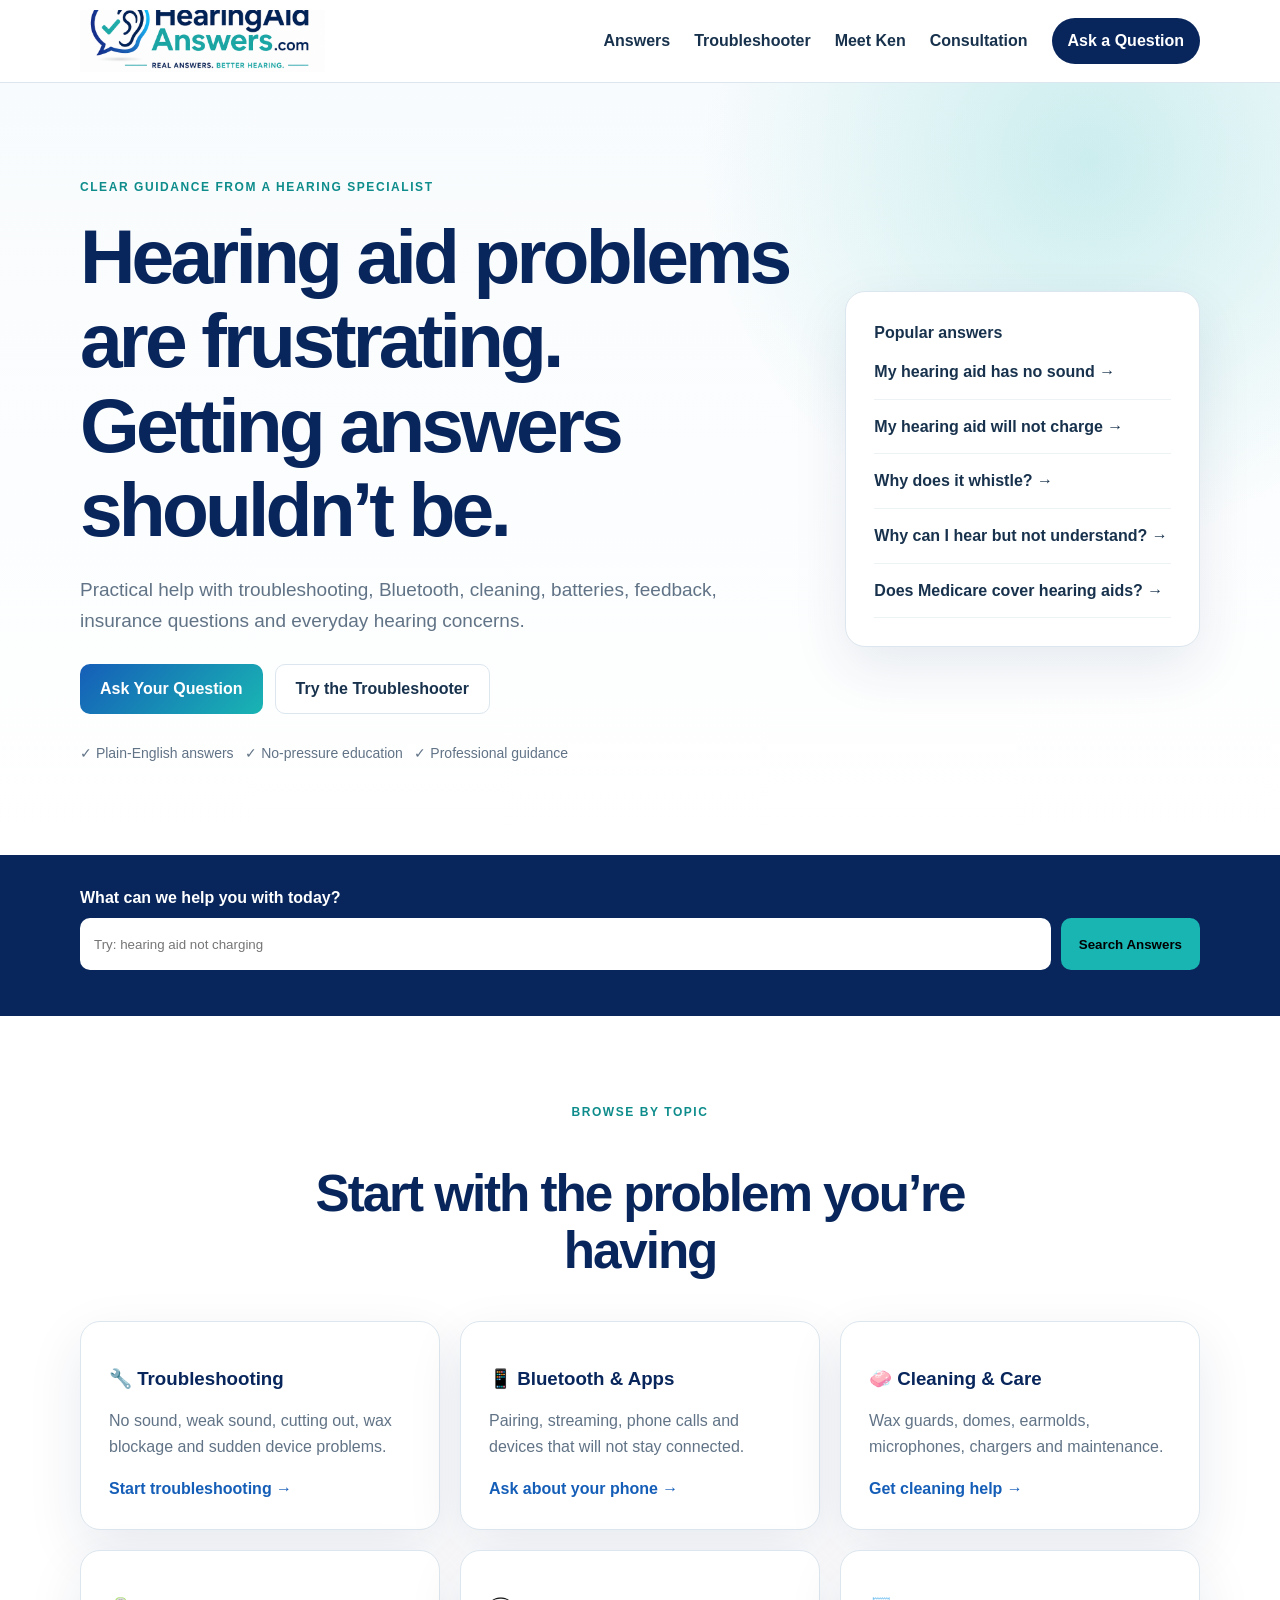
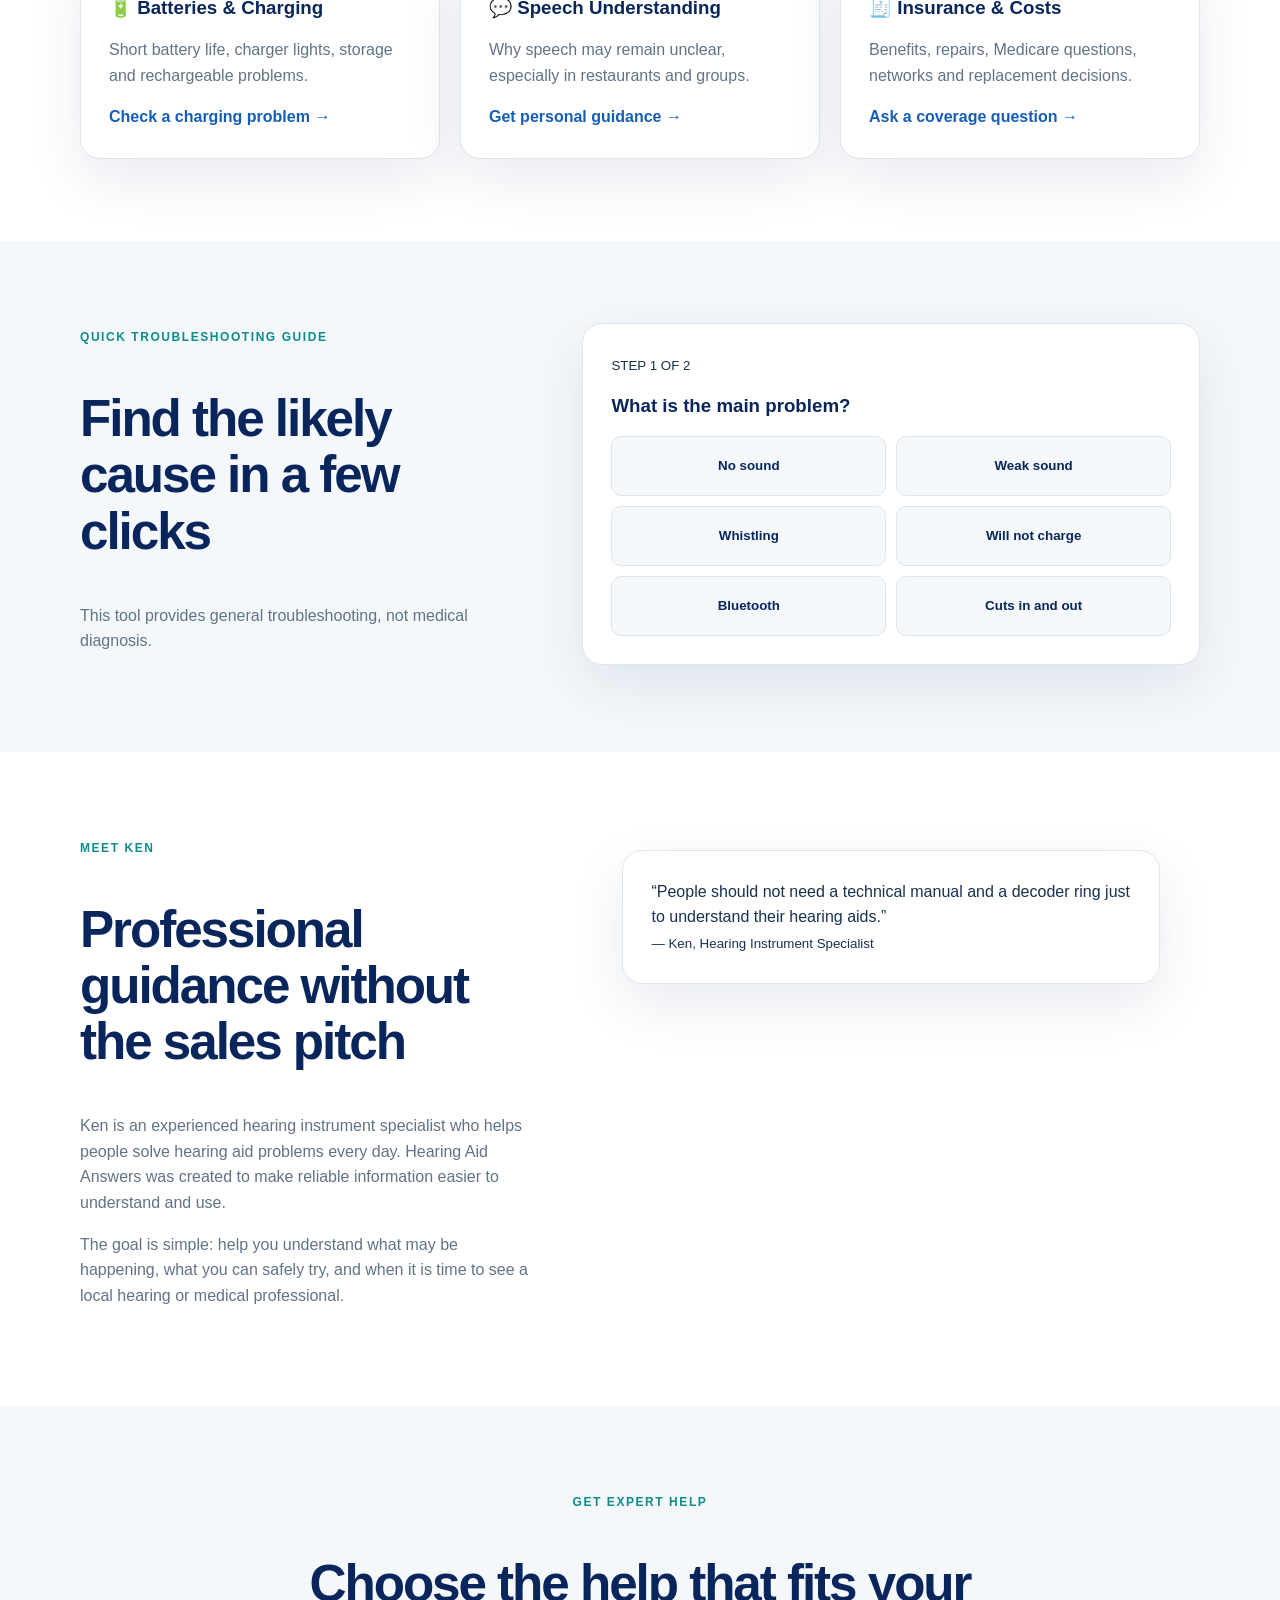
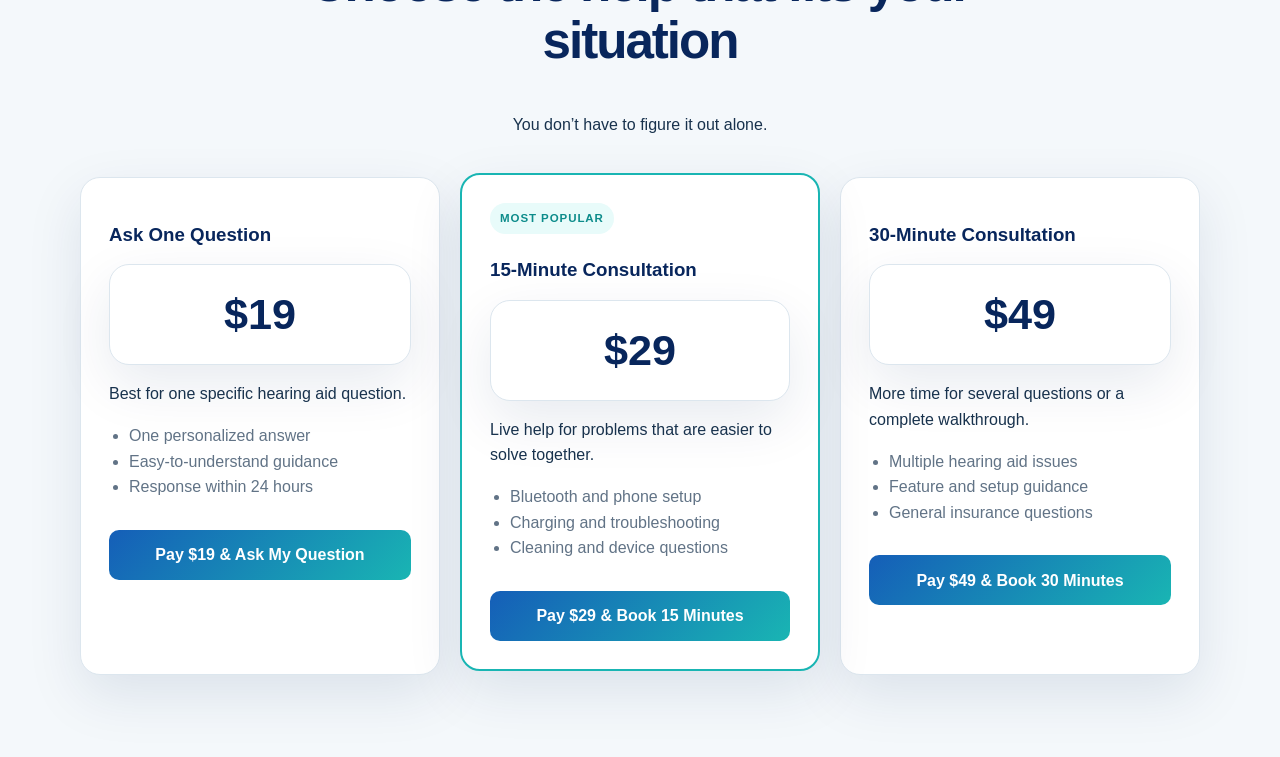
==== index.html @ 14b823b2 "Refactor help section and consultation options" ====
<!doctype html>
<html lang="en">
<head>
<meta charset="utf-8"><meta name="viewport" content="width=device-width,initial-scale=1">
<meta name="description" content="Clear, practical answers about hearing aids, troubleshooting, Bluetooth, cleaning, batteries and insurance.">
<title>Hearing Aid Answers</title>
<link rel="stylesheet" href="./styles.css?v=3">
<style>
.help-options{display:grid;grid-template-columns:repeat(3,1fr);gap:20px;margin-top:34px}.help-card{background:#fff;border:1px solid #dce6ee;border-radius:20px;padding:28px;box-shadow:0 20px 55px rgba(8,38,92,.10)}.help-card.featured{border:2px solid #19b5b3;transform:translateY(-4px)}.help-card .price{display:block;font-size:2.7rem;line-height:1;font-weight:800;color:#08265c;margin:12px 0 14px}.help-card ul{padding-left:20px;color:#617386}.help-card .btn{width:100%;margin-top:14px}.most-popular{display:inline-block;background:#e8fbfa;color:#0d8c8b;font-size:.72rem;font-weight:800;letter-spacing:.08em;padding:6px 10px;border-radius:999px;margin-bottom:8px}.question-panel{margin-top:42px;display:grid;grid-template-columns:.85fr 1.15fr;gap:42px;align-items:start}.paid-note{background:#f4f8fb;border-left:4px solid #19b5b3;padding:18px;border-radius:8px;color:#18324d}@media(max-width:850px){.help-options,.question-panel{grid-template-columns:1fr}.help-card.featured{transform:none}}
</style>
</head>
<body>
<header><div class="wrap nav"><img src="./hearing-aid-answers-logo.png" alt="Hearing Aid Answers"><button id="menu">☰</button><nav><a href="#topics">Answers</a><a href="#tool">Troubleshooter</a><a href="#about">Meet Ken</a><a href="#consult">Consultation</a><a class="pill" href="#ask">Ask a Question</a></nav></div></header>

<main>
<section class="hero"><div class="wrap grid">
<div><span class="eyebrow">Clear guidance from a hearing specialist</span><h1>Hearing aid problems are frustrating. Getting answers shouldn’t be.</h1><p class="lead">Practical help with troubleshooting, Bluetooth, cleaning, batteries, feedback, insurance questions and everyday hearing concerns.</p><div class="actions"><a class="btn primary" href="#ask">Ask Your Question</a><a class="btn" href="#tool">Try the Troubleshooter</a></div><div class="checks">✓ Plain-English answers &nbsp; ✓ No-pressure education &nbsp; ✓ Professional guidance</div></div>
<aside><b>Popular answers</b><a href="#tool">My hearing aid has no sound →</a><a href="#tool">My hearing aid will not charge →</a><a href="#topics">Why does it whistle? →</a><a href="#topics">Why can I hear but not understand? →</a><a href="#ask">Does Medicare cover hearing aids? →</a></aside>
</div></section>

<section class="search"><div class="wrap"><label>What can we help you with today?</label><div><input id="q" placeholder="Try: hearing aid not charging"><button id="searchBtn">Search Answers</button></div><p id="msg"></p></div></section>

<section id="topics" class="section"><div class="wrap"><div class="heading"><span class="eyebrow">Browse by topic</span><h2>Start with the problem you’re having</h2></div><div class="cards">
<article><h3>🔧 Troubleshooting</h3><p>No sound, weak sound, cutting out, wax blockage and sudden device problems.</p><a href="#tool">Start troubleshooting →</a></article>
<article><h3>📱 Bluetooth & Apps</h3><p>Pairing, streaming, phone calls and devices that will not stay connected.</p><a href="#ask">Ask about your phone →</a></article>
<article><h3>🧼 Cleaning & Care</h3><p>Wax guards, domes, earmolds, microphones, chargers and maintenance.</p><a href="#ask">Get cleaning help →</a></article>
<article><h3>🔋 Batteries & Charging</h3><p>Short battery life, charger lights, storage and rechargeable problems.</p><a href="#tool">Check a charging problem →</a></article>
<article><h3>💬 Speech Understanding</h3><p>Why speech may remain unclear, especially in restaurants and groups.</p><a href="#consult">Get personal guidance →</a></article>
<article><h3>🧾 Insurance & Costs</h3><p>Benefits, repairs, Medicare questions, networks and replacement decisions.</p><a href="#ask">Ask a coverage question →</a></article>
</div></div></section>

<section id="tool" class="section alt"><div class="wrap toolgrid"><div><span class="eyebrow">Quick troubleshooting guide</span><h2>Find the likely cause in a few clicks</h2><p>This tool provides general troubleshooting, not medical diagnosis.</p></div>
<div class="tool">
<div id="one"><small>STEP 1 OF 2</small><h3>What is the main problem?</h3><div class="choices"><button data-p="silent">No sound</button><button data-p="weak">Weak sound</button><button data-p="whistle">Whistling</button><button data-p="charge">Will not charge</button><button data-p="bluetooth">Bluetooth</button><button data-p="cutout">Cuts in and out</button></div></div>
<div id="two" hidden><small>STEP 2 OF 2</small><h3>One hearing aid or both?</h3><div class="choices"><button data-s="one">One hearing aid</button><button data-s="both">Both hearing aids</button></div><button class="link" id="back">← Go back</button></div>
<div id="result" hidden><small>YOUR QUICK ANSWER</small><h3 id="rt"></h3><div id="rb"></div><div class="actions"><button class="btn" id="restart">Start Over</button><a class="btn primary" href="#ask">Ask Ken</a></div></div>
</div></div></section>

<section id="about" class="section"><div class="wrap about"><div><span class="eyebrow">Meet Ken</span><h2>Professional guidance without the sales pitch</h2><p>Ken is an experienced hearing instrument specialist who helps people solve hearing aid problems every day. Hearing Aid Answers was created to make reliable information easier to understand and use.</p><p>The goal is simple: help you understand what may be happening, what you can safely try, and when it is time to see a local hearing or medical professional.</p></div><blockquote>“People should not need a technical manual and a decoder ring just to understand their hearing aids.”<br><small>— Ken, Hearing Instrument Specialist</small></blockquote></div></section>
<section id="help" class="section alt">
  <div class="wrap">

    <div class="heading">
      <span class="eyebrow">Get Expert Help</span>
      <h2>Choose the help that fits your situation</h2>
      <p>You don’t have to figure it out alone.</p>
    </div>

    <div class="help-options">

      <article class="help-card">
        <h3>Ask One Question</h3>
        <span class="price">$19</span>
        <p>Best for one specific hearing aid question.</p>
        <ul>
          <li>One personalized answer</li>
          <li>Easy-to-understand guidance</li>
          <li>Response within 24 hours</li>
        </ul>
        <a class="btn primary"
           href="https://buy.stripe.com/eVq9AScin8Th2Yv7lEcQU00"
           target="_blank"
           rel="noopener">
          Pay $19 &amp; Ask My Question
        </a>
      </article>

      <article class="help-card featured">
        <span class="most-popular">MOST POPULAR</span>
        <h3>15-Minute Consultation</h3>
        <span class="price">$29</span>
        <p>Live help for problems that are easier to solve together.</p>
        <ul>
          <li>Bluetooth and phone setup</li>
          <li>Charging and troubleshooting</li>
          <li>Cleaning and device questions</li>
        </ul>
        <a class="btn primary"
           href="https://buy.stripe.com/fZueVc6Y37Pd42zeO6cQU01"
           target="_blank"
           rel="noopener">
          Pay $29 &amp; Book 15 Minutes
        </a>
      </article>

      <article class="help-card">
        <h3>30-Minute Consultation</h3>
        <span class="price">$49</span>
        <p>More time for several questions or a complete walkthrough.</p>
        <ul>
          <li>Multiple hearing aid issues</li>
          <li>Feature and setup guidance</li>
          <li>General insurance questions</li>
        </ul>
        <a class="btn primary"
           href="#"
           target="_blank"
           rel="noopener">
          Pay $49 &amp; Book 30 Minutes
        </a>
      </article>

    </div>

  </div>
</section>
</body></html>
---- styles.css ----
*{box-sizing:border-box}html{scroll-behavior:smooth}body{margin:0;font:16px/1.6 Arial,sans-serif;color:#18324d}a{color:inherit}.wrap{width:min(1120px,calc(100% - 36px));margin:auto}header{position:sticky;top:0;background:#fffffff2;border-bottom:1px solid #dce6ee;z-index:5}.nav{min-height:82px;display:flex;align-items:center;justify-content:space-between}.nav img{width:245px;height:62px;object-fit:cover;object-position:left}.nav nav{display:flex;gap:24px;align-items:center}.nav a{text-decoration:none;font-weight:700}.pill{background:#08265c;color:white;padding:10px 16px;border-radius:30px}#menu{display:none;border:0;background:none;font-size:24px}.hero{padding:90px 0;background:radial-gradient(circle at 85% 10%,#19b5b333,transparent 30%),linear-gradient(#f8fbfd,#fff)}.grid{display:grid;grid-template-columns:1.4fr .7fr;gap:56px;align-items:center}.eyebrow{color:#0d8c8b;text-transform:uppercase;letter-spacing:.13em;font-weight:800;font-size:12px}.light{color:#baf1ef}h1,h2,h3{color:#08265c;line-height:1.1}h1{font-size:clamp(48px,6vw,82px);letter-spacing:-.05em;margin:15px 0 24px}h2{font-size:clamp(34px,4vw,52px);letter-spacing:-.04em}.lead{font-size:19px;color:#617386}.actions{display:flex;gap:12px;flex-wrap:wrap;margin:28px 0}.btn{display:inline-flex;min-height:50px;padding:0 20px;align-items:center;justify-content:center;border:1px solid #dce6ee;border-radius:10px;background:white;text-decoration:none;font-weight:800;cursor:pointer}.primary{background:linear-gradient(135deg,#155eb8,#19b5b3);color:white;border:0}.checks{color:#617386;font-size:14px}.hero aside,.tool,form,blockquote,.cards article,.price{background:white;border:1px solid #dce6ee;border-radius:20px;padding:28px;box-shadow:0 20px 55px #08265c18}.hero aside{display:flex;flex-direction:column}.hero aside a{padding:14px 0;border-bottom:1px solid #edf2f5;text-decoration:none;font-weight:700}.search{background:#08265c;color:white;padding:30px 0}.search label{display:block;font-weight:800;margin-bottom:8px}.search div div{display:grid;grid-template-columns:1fr auto;gap:10px}.search input{min-height:52px;border:0;border-radius:10px;padding:0 14px}.search button{border:0;border-radius:10px;padding:0 18px;background:#19b5b3;font-weight:800}.section{padding:82px 0}.alt{background:#f4f8fb}.heading{text-align:center;max-width:700px;margin:0 auto 40px}.cards{display:grid;grid-template-columns:repeat(3,1fr);gap:20px}.cards article p,.about p,.toolgrid>div p,.ask p{color:#617386}.cards article a{color:#155eb8;font-weight:800;text-decoration:none}.toolgrid,.about,.consultgrid,.ask{display:grid;grid-template-columns:.85fr 1.15fr;gap:46px;align-items:start}.choices{display:grid;grid-template-columns:repeat(2,1fr);gap:10px}.choices button{min-height:60px;border:1px solid #dce6ee;border-radius:10px;background:#f4f8fb;font-weight:800;color:#08265c}.link{border:0;background:none;color:#155eb8;font-weight:800;margin-top:15px}.consult{background:linear-gradient(135deg,#071f4d,#0c4c88 68%,#128d8e);color:white}.consult h2{color:white}.price{text-align:center;color:#18324d}.price strong{display:block;font-size:56px;color:#08265c}.price .btn{width:100%}.ask form label{display:block;font-weight:800;margin-bottom:14px}.ask input,.ask textarea{width:100%;padding:12px;margin-top:6px;border:1px solid #dce6ee;border-radius:9px}.notice{background:#fff5dd;padding:24px 0;color:#6b511e}footer{background:#061c43;color:white;padding:34px 0}.foot{display:flex;justify-content:space-between;gap:20px}@media(max-width:850px){#menu{display:block}.nav nav{display:none;position:absolute;top:72px;left:18px;right:18px;background:white;padding:20px;border:1px solid #dce6ee;border-radius:14px;flex-direction:column}.nav nav.open{display:flex}.grid,.toolgrid,.about,.consultgrid,.ask{grid-template-columns:1fr}.cards{grid-template-columns:repeat(2,1fr)}}@media(max-width:560px){.nav img{width:190px;height:52px}.hero{padding:58px 0}.section{padding:60px 0}.cards,.choices,.search div div{grid-template-columns:1fr}.foot{flex-direction:column}}
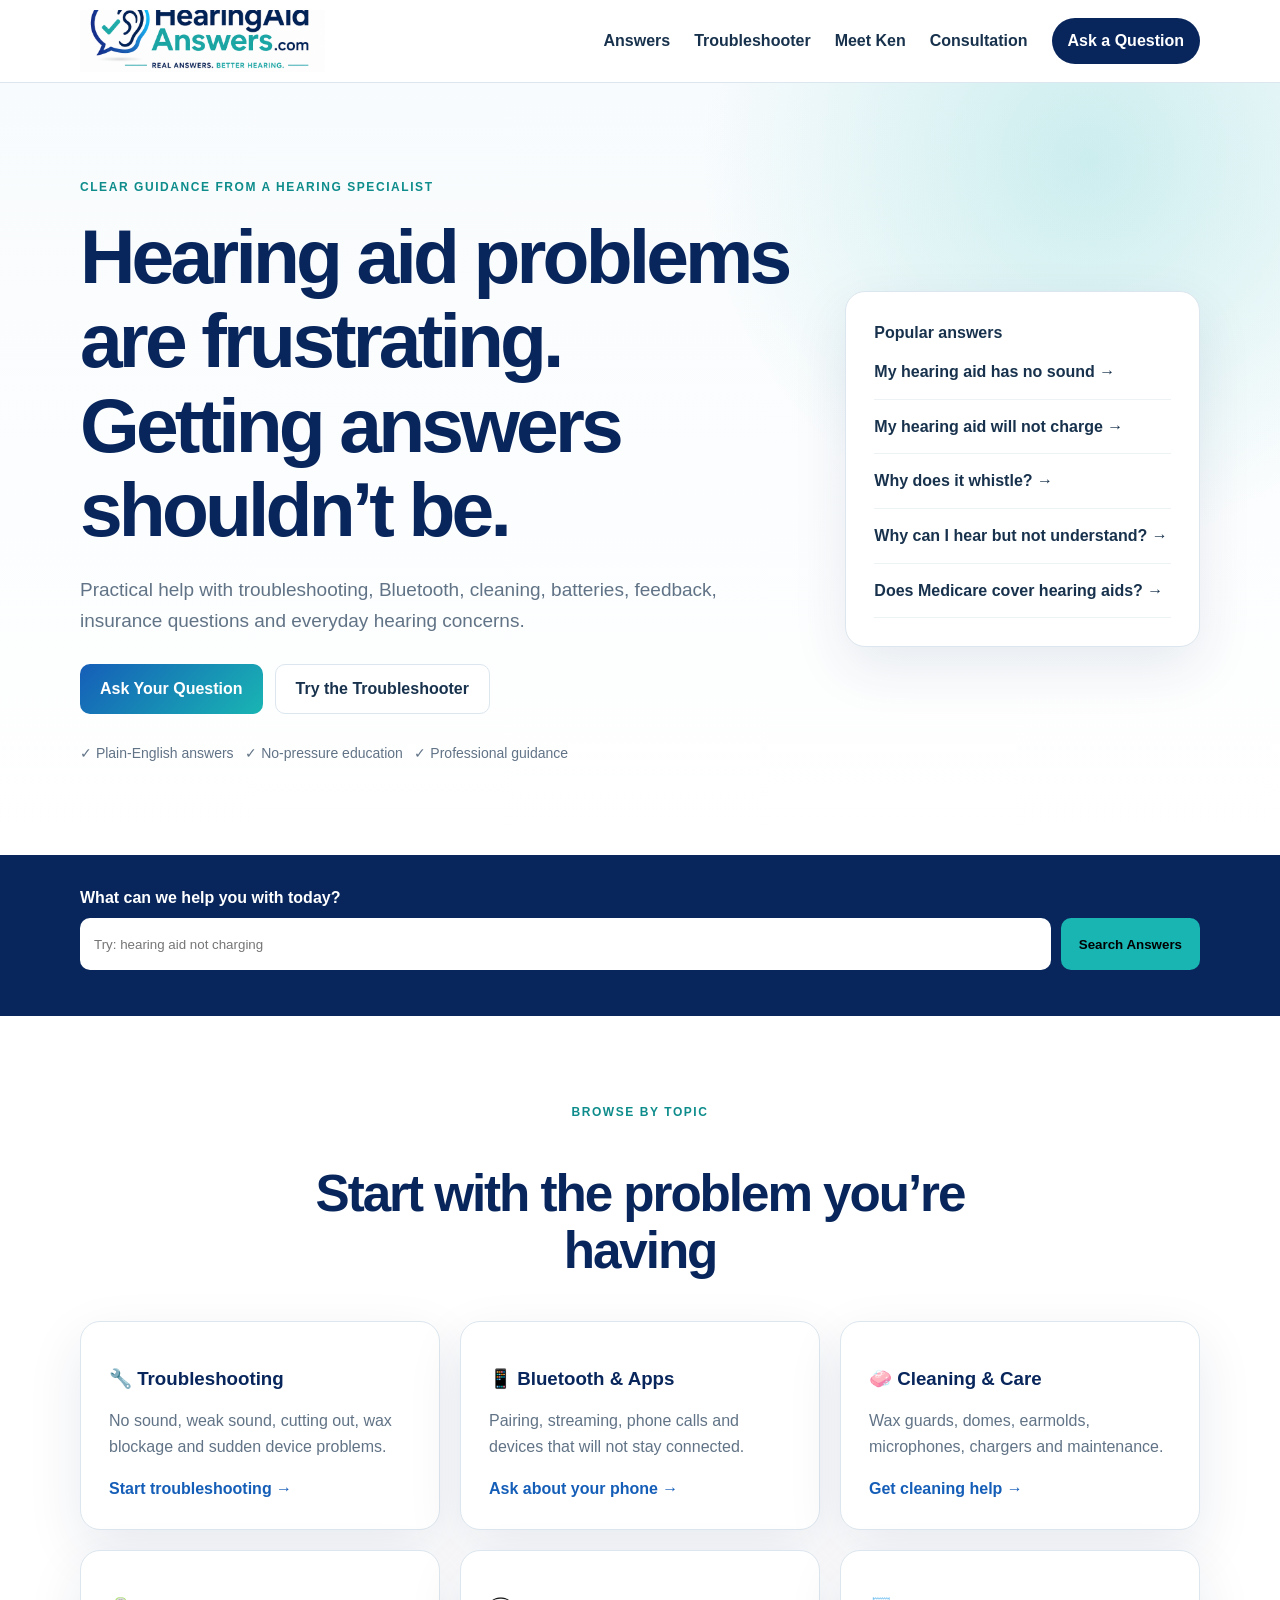
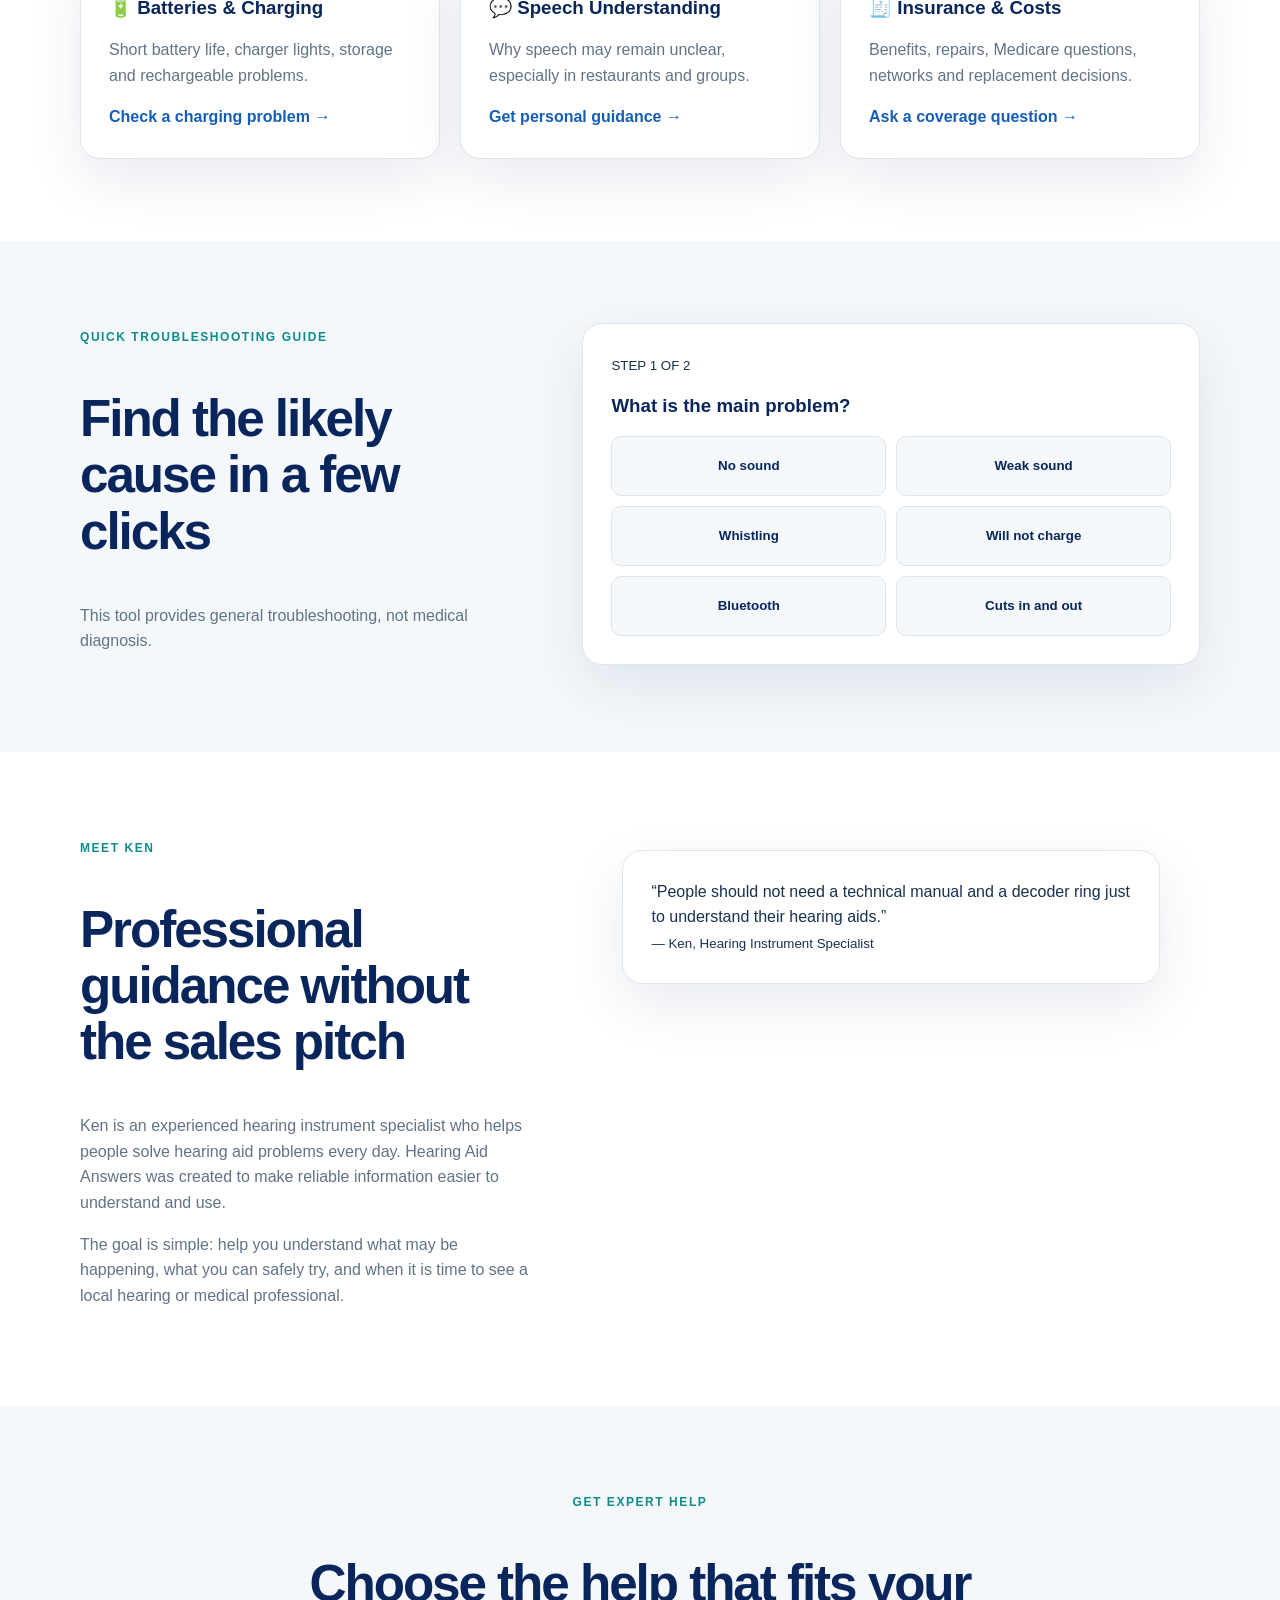
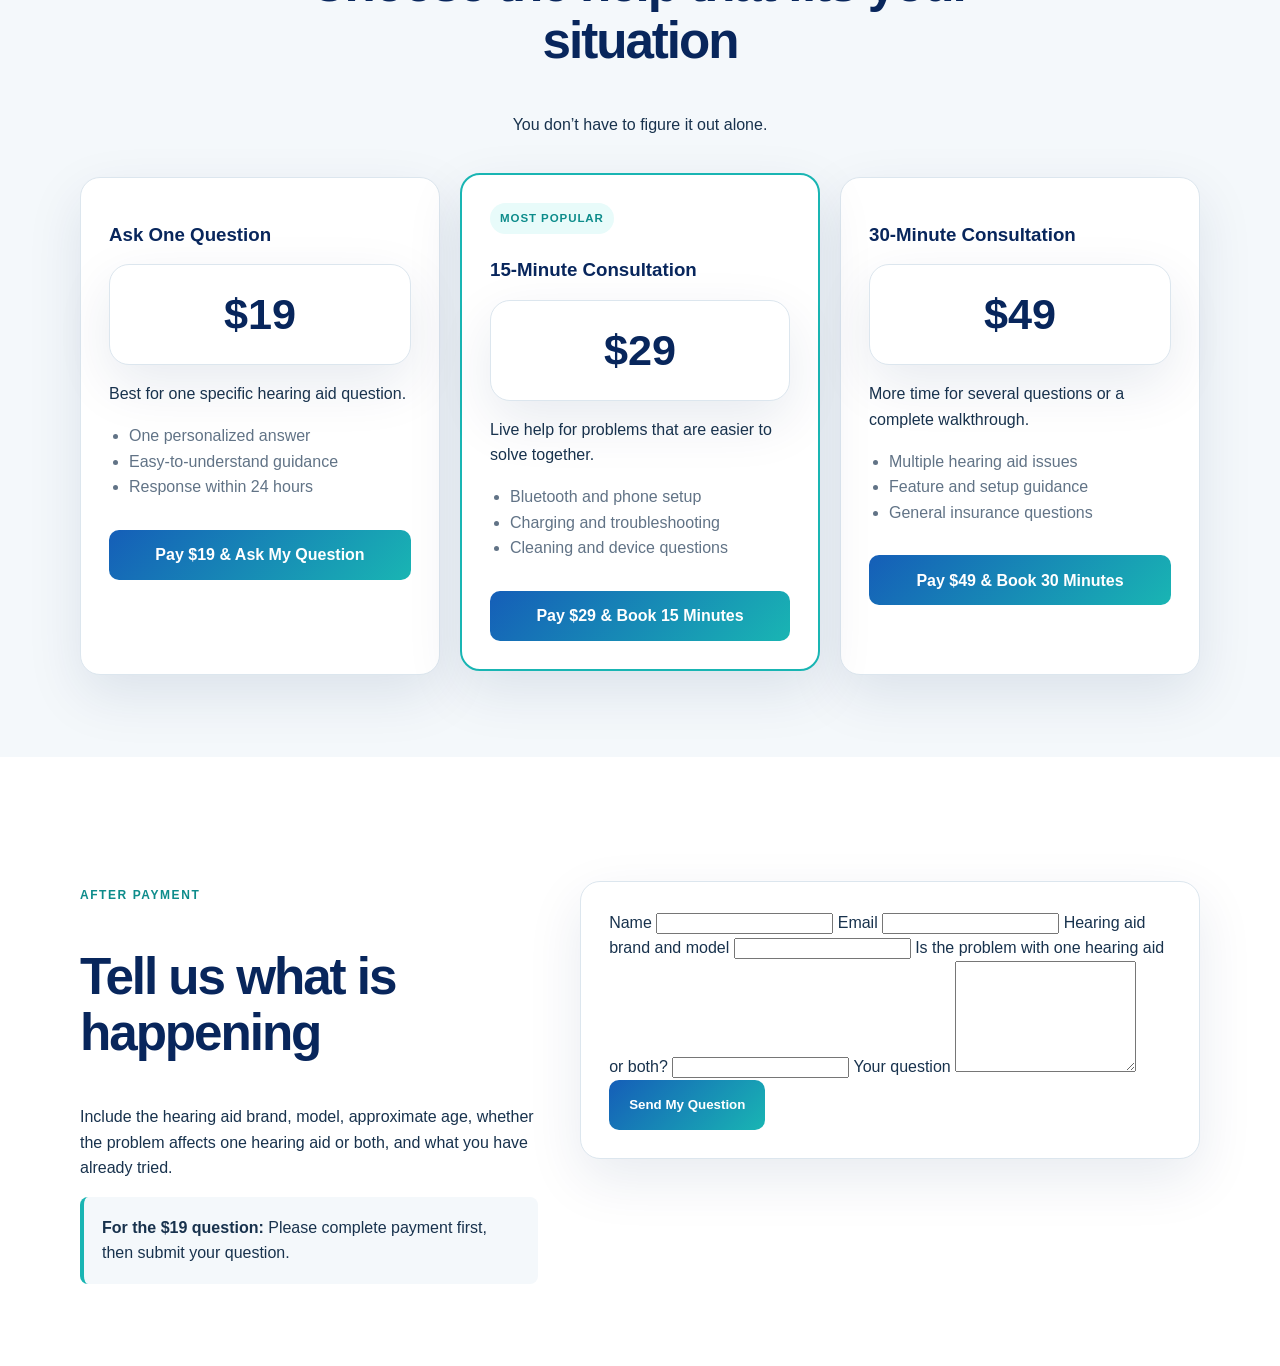
==== commit 240501ef: "Add question form section to index.html" ====
--- a/index.html
+++ b/index.html
@@ -93,7 +93,7 @@
           <li>General insurance questions</li>
         </ul>
         <a class="btn primary"
-           href="#"
+          href="https://buy.stripe.com/cNibJ05TZ9XlgPlaxQcQU02"
            target="_blank"
            rel="noopener">
           Pay $49 &amp; Book 30 Minutes
@@ -103,5 +103,58 @@
     </div>
 
   </div>
+</section><section id="question-form" class="section">
+  <div class="wrap question-panel">
+
+    <div>
+      <span class="eyebrow">After Payment</span>
+      <h2>Tell us what is happening</h2>
+
+      <p>
+        Include the hearing aid brand, model, approximate age,
+        whether the problem affects one hearing aid or both,
+        and what you have already tried.
+      </p>
+
+      <div class="paid-note">
+        <strong>For the $19 question:</strong>
+        Please complete payment first, then submit your question.
+      </div>
+    </div>
+
+    <form action="https://formspree.io/f/xojgdlvq" method="POST">
+
+      <label>
+        Name
+        <input type="text" name="name" required>
+      </label>
+
+      <label>
+        Email
+        <input type="email" name="email" required>
+      </label>
+
+      <label>
+        Hearing aid brand and model
+        <input type="text" name="device">
+      </label>
+
+      <label>
+        Is the problem with one hearing aid or both?
+        <input type="text" name="side">
+      </label>
+
+      <label>
+        Your question
+        <textarea name="question" rows="7" required></textarea>
+      </label>
+
+      <button class="btn primary" type="submit">
+        Send My Question
+      </button>
+
+    </form>
+
+  </div>
 </section>
 </body></html>
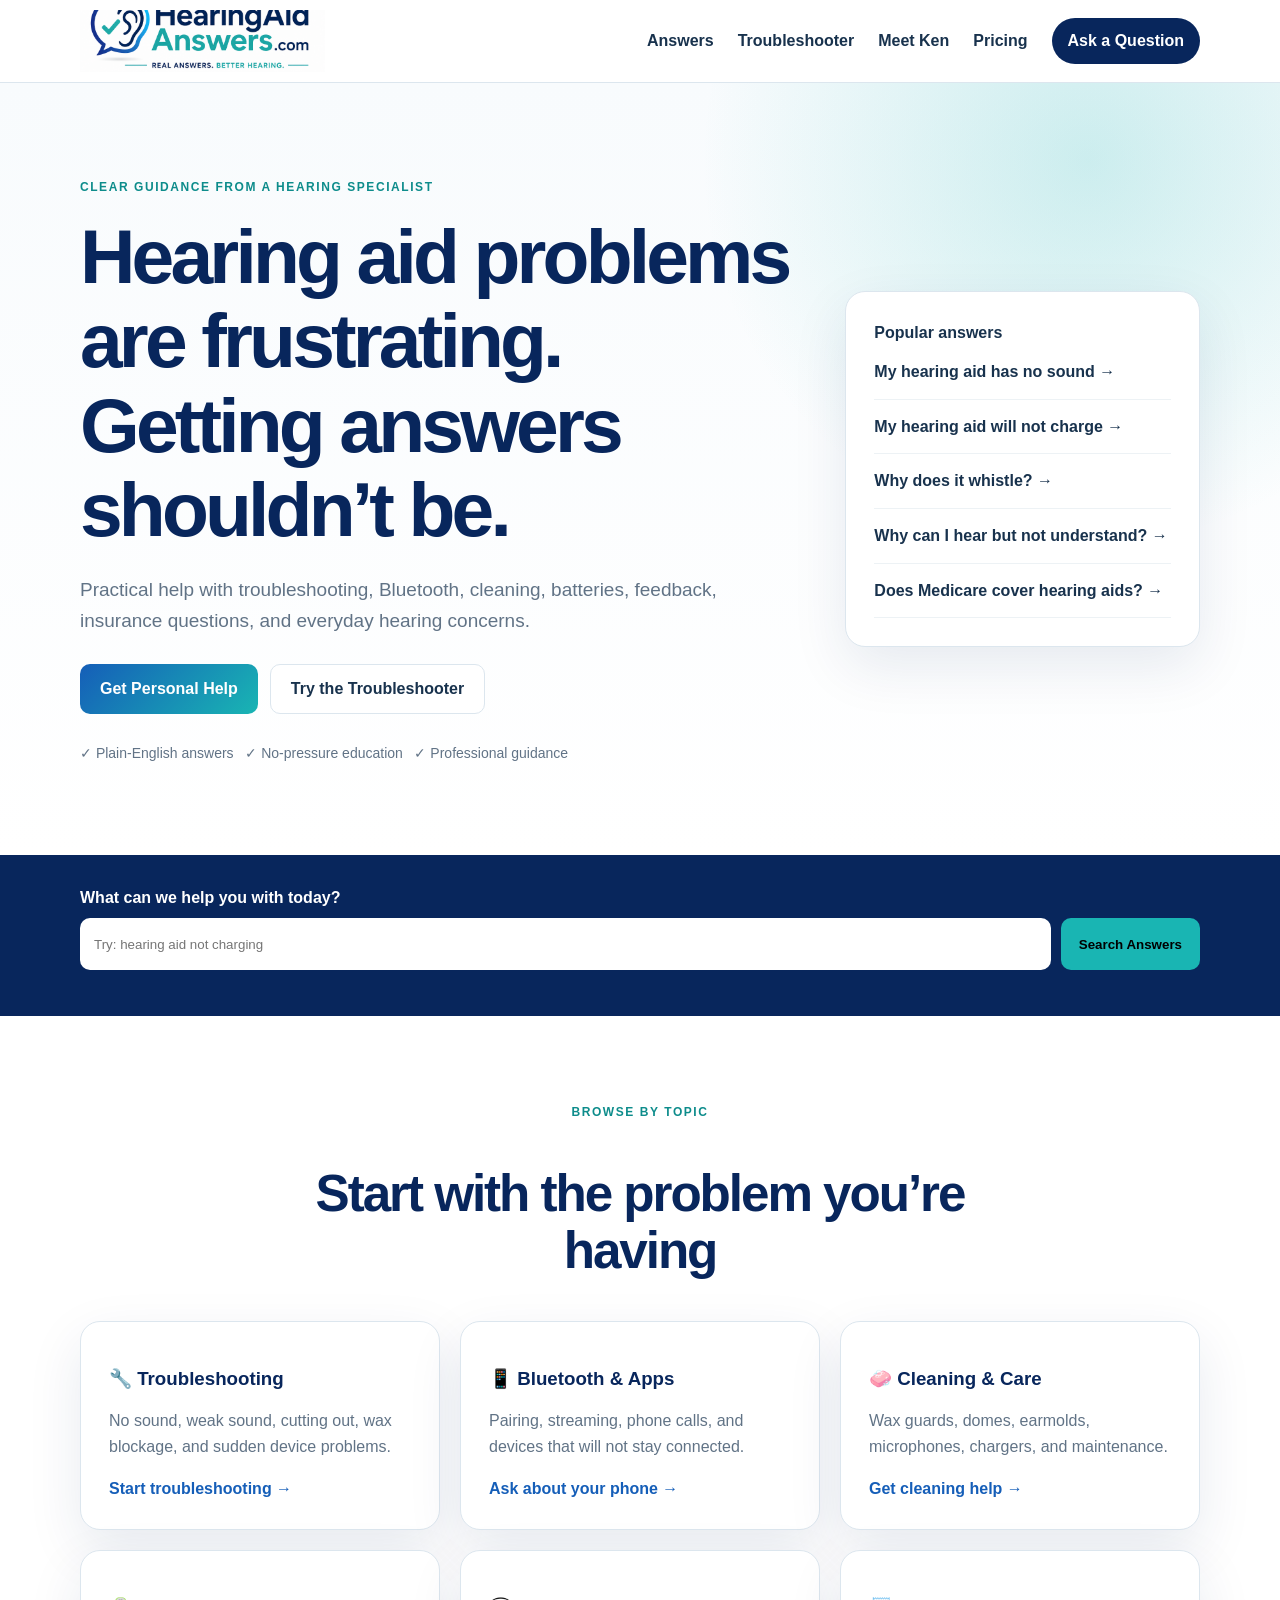
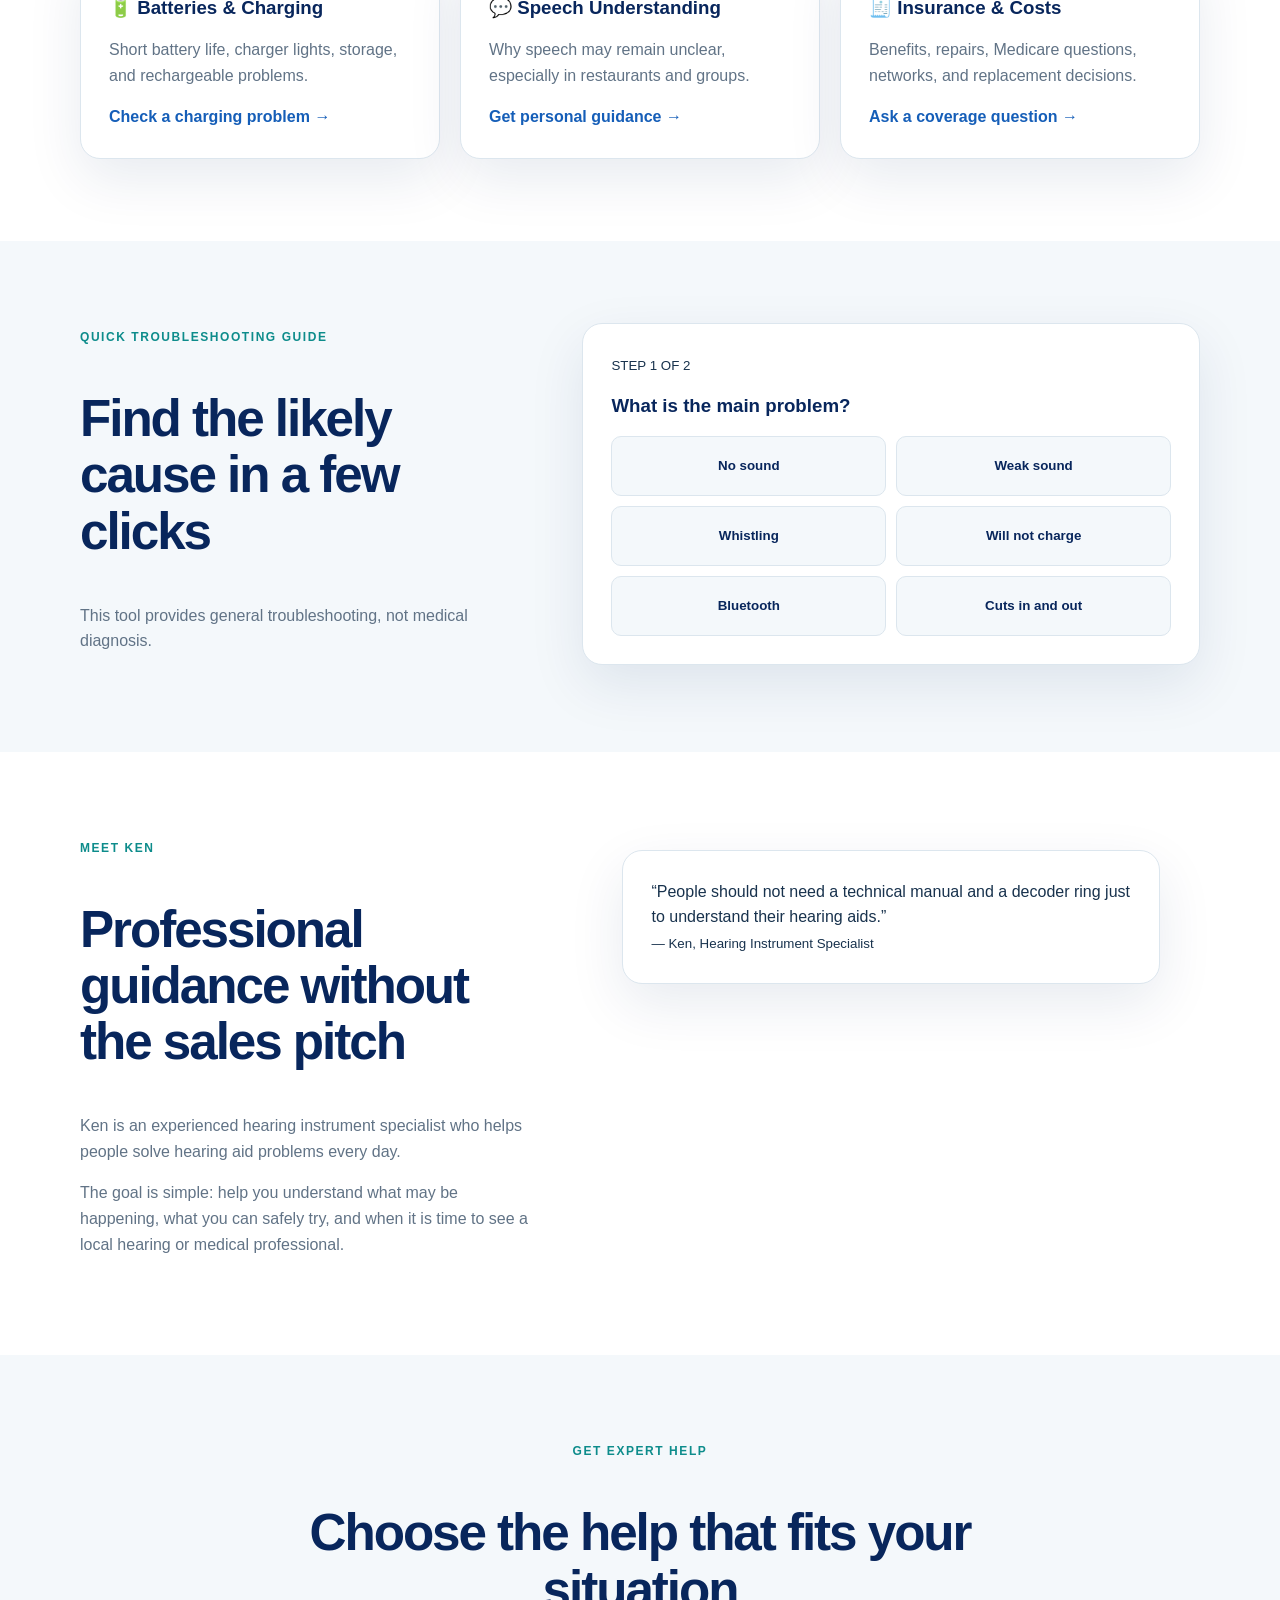
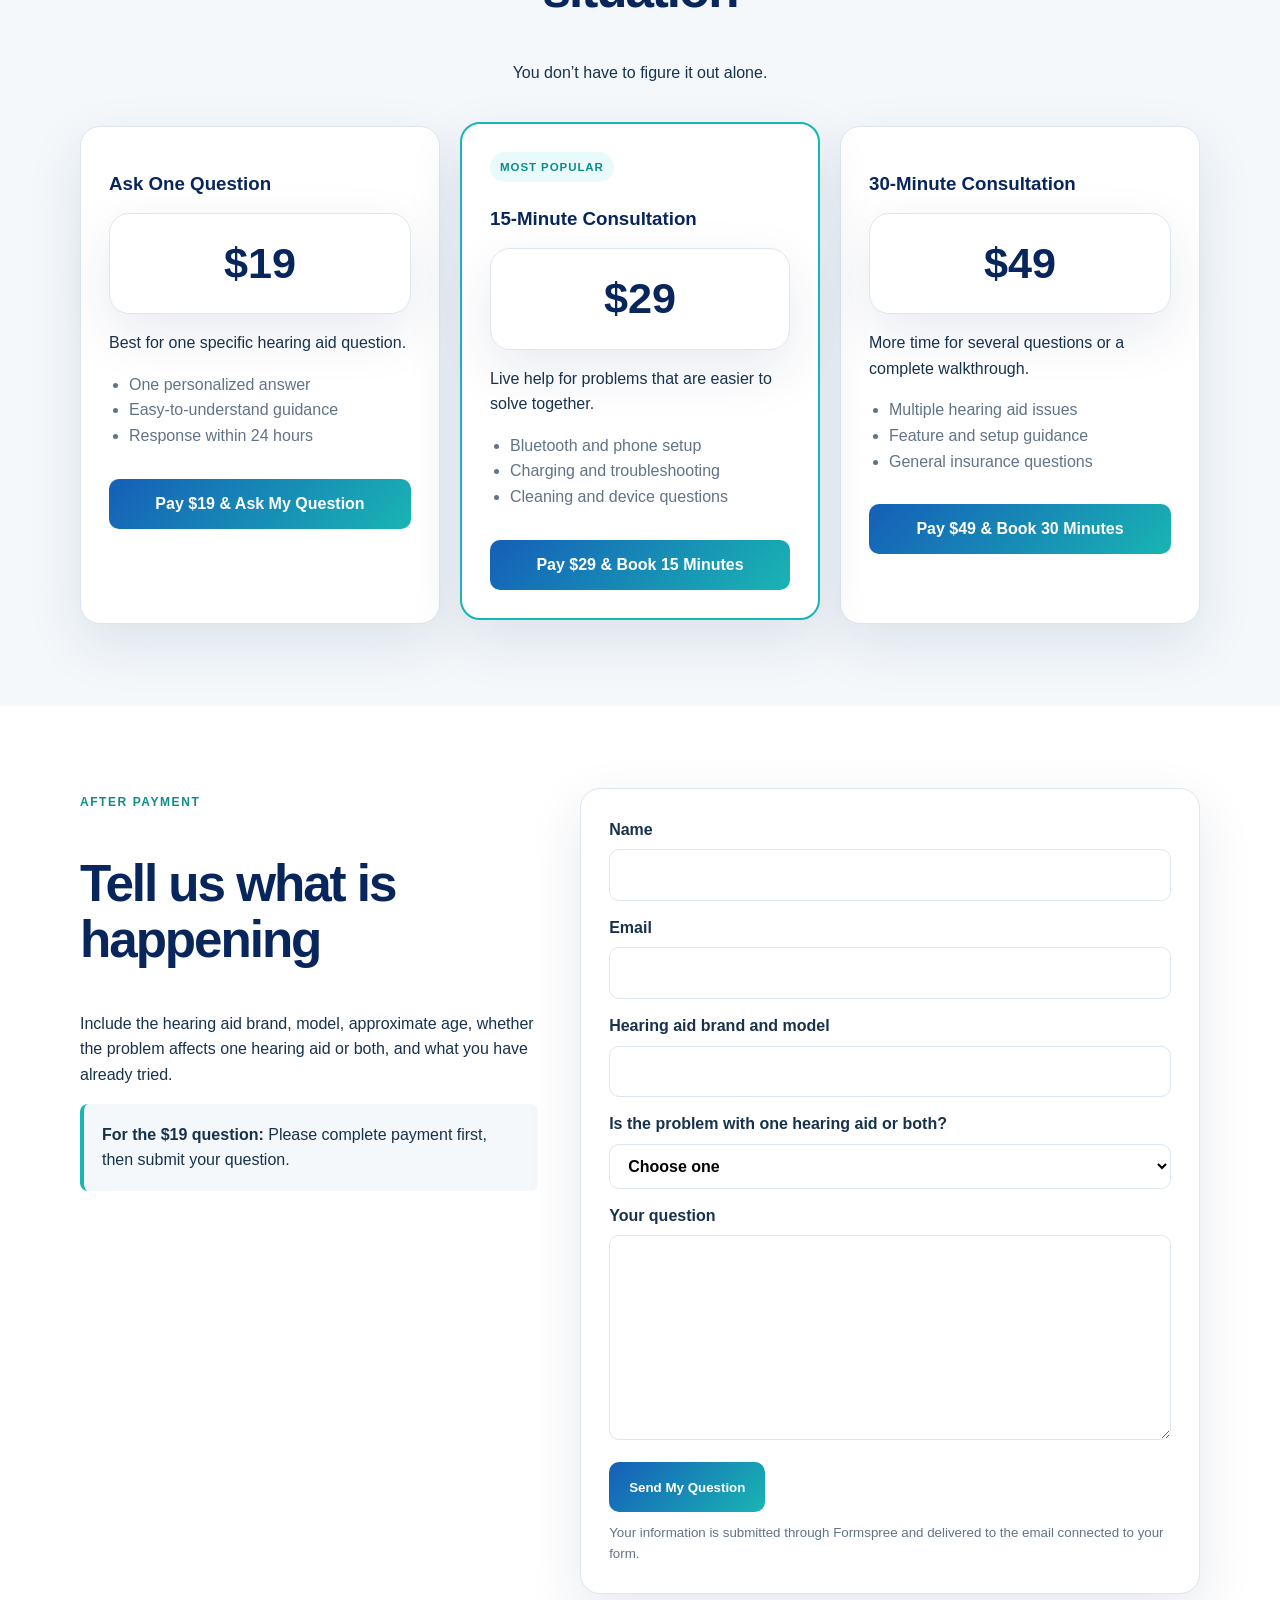
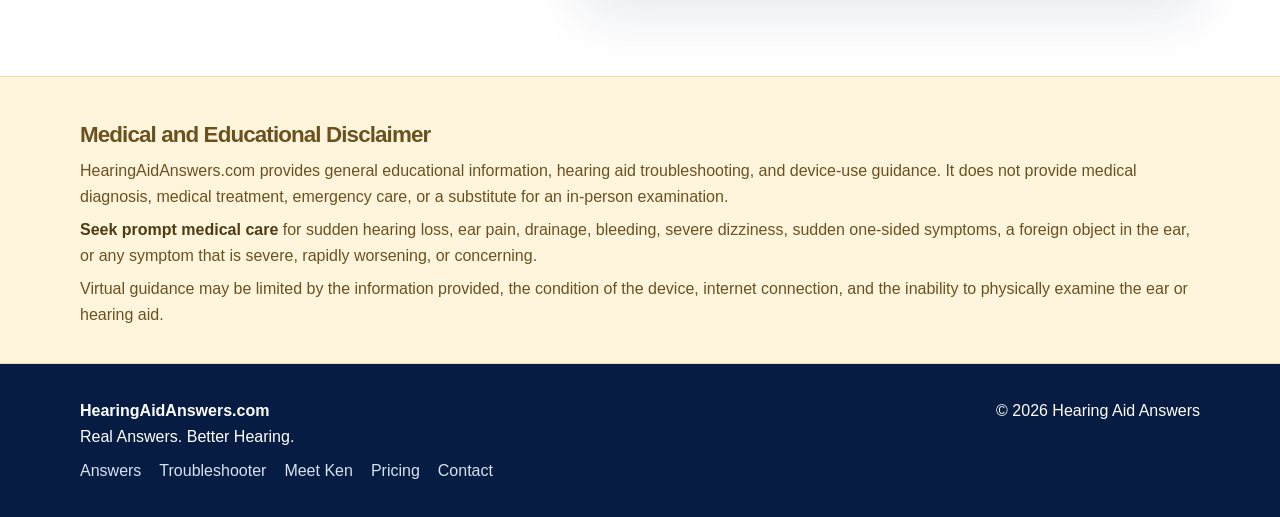
==== commit 2df1817b: "Replace site with clean complete version" ====
--- a/index.html
+++ b/index.html
@@ -1,42 +1,359 @@
 <!doctype html>
 <html lang="en">
 <head>
-<meta charset="utf-8"><meta name="viewport" content="width=device-width,initial-scale=1">
-<meta name="description" content="Clear, practical answers about hearing aids, troubleshooting, Bluetooth, cleaning, batteries and insurance.">
-<title>Hearing Aid Answers</title>
-<link rel="stylesheet" href="./styles.css?v=3">
-<style>
-.help-options{display:grid;grid-template-columns:repeat(3,1fr);gap:20px;margin-top:34px}.help-card{background:#fff;border:1px solid #dce6ee;border-radius:20px;padding:28px;box-shadow:0 20px 55px rgba(8,38,92,.10)}.help-card.featured{border:2px solid #19b5b3;transform:translateY(-4px)}.help-card .price{display:block;font-size:2.7rem;line-height:1;font-weight:800;color:#08265c;margin:12px 0 14px}.help-card ul{padding-left:20px;color:#617386}.help-card .btn{width:100%;margin-top:14px}.most-popular{display:inline-block;background:#e8fbfa;color:#0d8c8b;font-size:.72rem;font-weight:800;letter-spacing:.08em;padding:6px 10px;border-radius:999px;margin-bottom:8px}.question-panel{margin-top:42px;display:grid;grid-template-columns:.85fr 1.15fr;gap:42px;align-items:start}.paid-note{background:#f4f8fb;border-left:4px solid #19b5b3;padding:18px;border-radius:8px;color:#18324d}@media(max-width:850px){.help-options,.question-panel{grid-template-columns:1fr}.help-card.featured{transform:none}}
-</style>
+  <meta charset="utf-8">
+  <meta name="viewport" content="width=device-width, initial-scale=1">
+  <meta name="description" content="Clear, practical answers about hearing aids, troubleshooting, Bluetooth, cleaning, batteries, insurance, and virtual hearing aid support.">
+  <title>Hearing Aid Answers</title>
+
+  <link rel="stylesheet" href="./styles.css?v=4">
+
+  <style>
+    .help-options {
+      display: grid;
+      grid-template-columns: repeat(3, 1fr);
+      gap: 20px;
+      margin-top: 34px;
+    }
+
+    .help-card {
+      background: #fff;
+      border: 1px solid #dce6ee;
+      border-radius: 20px;
+      padding: 28px;
+      box-shadow: 0 20px 55px rgba(8,38,92,.10);
+    }
+
+    .help-card.featured {
+      border: 2px solid #19b5b3;
+      transform: translateY(-4px);
+    }
+
+    .help-card .price {
+      display: block;
+      font-size: 2.7rem;
+      line-height: 1;
+      font-weight: 800;
+      color: #08265c;
+      margin: 12px 0 14px;
+    }
+
+    .help-card ul {
+      padding-left: 20px;
+      color: #617386;
+    }
+
+    .help-card .btn {
+      width: 100%;
+      margin-top: 14px;
+    }
+
+    .most-popular {
+      display: inline-block;
+      background: #e8fbfa;
+      color: #0d8c8b;
+      font-size: .72rem;
+      font-weight: 800;
+      letter-spacing: .08em;
+      padding: 6px 10px;
+      border-radius: 999px;
+      margin-bottom: 8px;
+    }
+
+    .question-panel {
+      display: grid;
+      grid-template-columns: .85fr 1.15fr;
+      gap: 42px;
+      align-items: start;
+    }
+
+    .question-panel form {
+      background: #fff;
+      border: 1px solid #dce6ee;
+      border-radius: 20px;
+      padding: 28px;
+      box-shadow: 0 20px 55px rgba(8,38,92,.10);
+    }
+
+    .question-panel form label {
+      display: block;
+      font-weight: 800;
+      margin-bottom: 14px;
+    }
+
+    .question-panel input,
+    .question-panel textarea,
+    .question-panel select {
+      width: 100%;
+      margin-top: 7px;
+      padding: 12px 14px;
+      border: 1px solid #dce6ee;
+      border-radius: 10px;
+      font: inherit;
+      background: #fff;
+    }
+
+    .question-panel small {
+      display: block;
+      color: #617386;
+      margin-top: 10px;
+    }
+
+    .paid-note {
+      background: #f4f8fb;
+      border-left: 4px solid #19b5b3;
+      padding: 18px;
+      border-radius: 8px;
+      color: #18324d;
+    }
+
+    .waiver {
+      background: #fff5dd;
+      color: #6b511e;
+      padding: 28px 0;
+      border-top: 1px solid #f0dfaa;
+      border-bottom: 1px solid #f0dfaa;
+    }
+
+    .waiver h2 {
+      color: #6b511e;
+      font-size: 1.4rem;
+      margin-bottom: 10px;
+    }
+
+    .waiver p {
+      margin: 8px 0;
+    }
+
+    .waiver strong {
+      color: #4f3b12;
+    }
+
+    .footer-links {
+      display: flex;
+      gap: 18px;
+      flex-wrap: wrap;
+      margin-top: 8px;
+    }
+
+    .footer-links a {
+      color: #d6e2ed;
+      text-decoration: none;
+    }
+
+    @media (max-width: 850px) {
+      .help-options,
+      .question-panel {
+        grid-template-columns: 1fr;
+      }
+
+      .help-card.featured {
+        transform: none;
+      }
+    }
+  </style>
 </head>
+
 <body>
-<header><div class="wrap nav"><img src="./hearing-aid-answers-logo.png" alt="Hearing Aid Answers"><button id="menu">☰</button><nav><a href="#topics">Answers</a><a href="#tool">Troubleshooter</a><a href="#about">Meet Ken</a><a href="#consult">Consultation</a><a class="pill" href="#ask">Ask a Question</a></nav></div></header>
+
+<header>
+  <div class="wrap nav">
+    <img src="./hearing-aid-answers-logo.png" alt="Hearing Aid Answers">
+
+    <button id="menu" aria-label="Open navigation">☰</button>
+
+    <nav>
+      <a href="#topics">Answers</a>
+      <a href="#tool">Troubleshooter</a>
+      <a href="#about">Meet Ken</a>
+      <a href="#help">Pricing</a>
+      <a class="pill" href="#question-form">Ask a Question</a>
+    </nav>
+  </div>
+</header>
 
 <main>
-<section class="hero"><div class="wrap grid">
-<div><span class="eyebrow">Clear guidance from a hearing specialist</span><h1>Hearing aid problems are frustrating. Getting answers shouldn’t be.</h1><p class="lead">Practical help with troubleshooting, Bluetooth, cleaning, batteries, feedback, insurance questions and everyday hearing concerns.</p><div class="actions"><a class="btn primary" href="#ask">Ask Your Question</a><a class="btn" href="#tool">Try the Troubleshooter</a></div><div class="checks">✓ Plain-English answers &nbsp; ✓ No-pressure education &nbsp; ✓ Professional guidance</div></div>
-<aside><b>Popular answers</b><a href="#tool">My hearing aid has no sound →</a><a href="#tool">My hearing aid will not charge →</a><a href="#topics">Why does it whistle? →</a><a href="#topics">Why can I hear but not understand? →</a><a href="#ask">Does Medicare cover hearing aids? →</a></aside>
-</div></section>
-
-<section class="search"><div class="wrap"><label>What can we help you with today?</label><div><input id="q" placeholder="Try: hearing aid not charging"><button id="searchBtn">Search Answers</button></div><p id="msg"></p></div></section>
-
-<section id="topics" class="section"><div class="wrap"><div class="heading"><span class="eyebrow">Browse by topic</span><h2>Start with the problem you’re having</h2></div><div class="cards">
-<article><h3>🔧 Troubleshooting</h3><p>No sound, weak sound, cutting out, wax blockage and sudden device problems.</p><a href="#tool">Start troubleshooting →</a></article>
-<article><h3>📱 Bluetooth & Apps</h3><p>Pairing, streaming, phone calls and devices that will not stay connected.</p><a href="#ask">Ask about your phone →</a></article>
-<article><h3>🧼 Cleaning & Care</h3><p>Wax guards, domes, earmolds, microphones, chargers and maintenance.</p><a href="#ask">Get cleaning help →</a></article>
-<article><h3>🔋 Batteries & Charging</h3><p>Short battery life, charger lights, storage and rechargeable problems.</p><a href="#tool">Check a charging problem →</a></article>
-<article><h3>💬 Speech Understanding</h3><p>Why speech may remain unclear, especially in restaurants and groups.</p><a href="#consult">Get personal guidance →</a></article>
-<article><h3>🧾 Insurance & Costs</h3><p>Benefits, repairs, Medicare questions, networks and replacement decisions.</p><a href="#ask">Ask a coverage question →</a></article>
-</div></div></section>
-
-<section id="tool" class="section alt"><div class="wrap toolgrid"><div><span class="eyebrow">Quick troubleshooting guide</span><h2>Find the likely cause in a few clicks</h2><p>This tool provides general troubleshooting, not medical diagnosis.</p></div>
-<div class="tool">
-<div id="one"><small>STEP 1 OF 2</small><h3>What is the main problem?</h3><div class="choices"><button data-p="silent">No sound</button><button data-p="weak">Weak sound</button><button data-p="whistle">Whistling</button><button data-p="charge">Will not charge</button><button data-p="bluetooth">Bluetooth</button><button data-p="cutout">Cuts in and out</button></div></div>
-<div id="two" hidden><small>STEP 2 OF 2</small><h3>One hearing aid or both?</h3><div class="choices"><button data-s="one">One hearing aid</button><button data-s="both">Both hearing aids</button></div><button class="link" id="back">← Go back</button></div>
-<div id="result" hidden><small>YOUR QUICK ANSWER</small><h3 id="rt"></h3><div id="rb"></div><div class="actions"><button class="btn" id="restart">Start Over</button><a class="btn primary" href="#ask">Ask Ken</a></div></div>
-</div></div></section>
-
-<section id="about" class="section"><div class="wrap about"><div><span class="eyebrow">Meet Ken</span><h2>Professional guidance without the sales pitch</h2><p>Ken is an experienced hearing instrument specialist who helps people solve hearing aid problems every day. Hearing Aid Answers was created to make reliable information easier to understand and use.</p><p>The goal is simple: help you understand what may be happening, what you can safely try, and when it is time to see a local hearing or medical professional.</p></div><blockquote>“People should not need a technical manual and a decoder ring just to understand their hearing aids.”<br><small>— Ken, Hearing Instrument Specialist</small></blockquote></div></section>
+
+<section class="hero">
+  <div class="wrap grid">
+
+    <div>
+      <span class="eyebrow">Clear guidance from a hearing specialist</span>
+
+      <h1>Hearing aid problems are frustrating. Getting answers shouldn’t be.</h1>
+
+      <p class="lead">
+        Practical help with troubleshooting, Bluetooth, cleaning, batteries,
+        feedback, insurance questions, and everyday hearing concerns.
+      </p>
+
+      <div class="actions">
+        <a class="btn primary" href="#help">Get Personal Help</a>
+        <a class="btn" href="#tool">Try the Troubleshooter</a>
+      </div>
+
+      <div class="checks">
+        ✓ Plain-English answers &nbsp;
+        ✓ No-pressure education &nbsp;
+        ✓ Professional guidance
+      </div>
+    </div>
+
+    <aside>
+      <b>Popular answers</b>
+      <a href="#tool">My hearing aid has no sound →</a>
+      <a href="#tool">My hearing aid will not charge →</a>
+      <a href="#topics">Why does it whistle? →</a>
+      <a href="#topics">Why can I hear but not understand? →</a>
+      <a href="#question-form">Does Medicare cover hearing aids? →</a>
+    </aside>
+
+  </div>
+</section>
+
+<section class="search">
+  <div class="wrap">
+    <label for="q">What can we help you with today?</label>
+
+    <div>
+      <input id="q" type="search" placeholder="Try: hearing aid not charging">
+      <button id="searchBtn" type="button">Search Answers</button>
+    </div>
+
+    <p id="msg"></p>
+  </div>
+</section>
+
+<section id="topics" class="section">
+  <div class="wrap">
+
+    <div class="heading">
+      <span class="eyebrow">Browse by topic</span>
+      <h2>Start with the problem you’re having</h2>
+    </div>
+
+    <div class="cards">
+
+      <article>
+        <h3>🔧 Troubleshooting</h3>
+        <p>No sound, weak sound, cutting out, wax blockage, and sudden device problems.</p>
+        <a href="#tool">Start troubleshooting →</a>
+      </article>
+
+      <article>
+        <h3>📱 Bluetooth &amp; Apps</h3>
+        <p>Pairing, streaming, phone calls, and devices that will not stay connected.</p>
+        <a href="#question-form">Ask about your phone →</a>
+      </article>
+
+      <article>
+        <h3>🧼 Cleaning &amp; Care</h3>
+        <p>Wax guards, domes, earmolds, microphones, chargers, and maintenance.</p>
+        <a href="#question-form">Get cleaning help →</a>
+      </article>
+
+      <article>
+        <h3>🔋 Batteries &amp; Charging</h3>
+        <p>Short battery life, charger lights, storage, and rechargeable problems.</p>
+        <a href="#tool">Check a charging problem →</a>
+      </article>
+
+      <article>
+        <h3>💬 Speech Understanding</h3>
+        <p>Why speech may remain unclear, especially in restaurants and groups.</p>
+        <a href="#help">Get personal guidance →</a>
+      </article>
+
+      <article>
+        <h3>🧾 Insurance &amp; Costs</h3>
+        <p>Benefits, repairs, Medicare questions, networks, and replacement decisions.</p>
+        <a href="#question-form">Ask a coverage question →</a>
+      </article>
+
+    </div>
+  </div>
+</section>
+
+<section id="tool" class="section alt">
+  <div class="wrap toolgrid">
+
+    <div>
+      <span class="eyebrow">Quick troubleshooting guide</span>
+      <h2>Find the likely cause in a few clicks</h2>
+      <p>This tool provides general troubleshooting, not medical diagnosis.</p>
+    </div>
+
+    <div class="tool">
+
+      <div id="one">
+        <small>STEP 1 OF 2</small>
+        <h3>What is the main problem?</h3>
+
+        <div class="choices">
+          <button data-p="silent">No sound</button>
+          <button data-p="weak">Weak sound</button>
+          <button data-p="whistle">Whistling</button>
+          <button data-p="charge">Will not charge</button>
+          <button data-p="bluetooth">Bluetooth</button>
+          <button data-p="cutout">Cuts in and out</button>
+        </div>
+      </div>
+
+      <div id="two" hidden>
+        <small>STEP 2 OF 2</small>
+        <h3>One hearing aid or both?</h3>
+
+        <div class="choices">
+          <button data-s="one">One hearing aid</button>
+          <button data-s="both">Both hearing aids</button>
+        </div>
+
+        <button class="link" id="back" type="button">← Go back</button>
+      </div>
+
+      <div id="result" hidden>
+        <small>YOUR QUICK ANSWER</small>
+        <h3 id="rt"></h3>
+        <div id="rb"></div>
+
+        <div class="actions">
+          <button class="btn" id="restart" type="button">Start Over</button>
+          <a class="btn primary" href="#question-form">Ask Ken</a>
+        </div>
+      </div>
+
+    </div>
+  </div>
+</section>
+
+<section id="about" class="section">
+  <div class="wrap about">
+
+    <div>
+      <span class="eyebrow">Meet Ken</span>
+      <h2>Professional guidance without the sales pitch</h2>
+
+      <p>
+        Ken is an experienced hearing instrument specialist who helps people
+        solve hearing aid problems every day.
+      </p>
+
+      <p>
+        The goal is simple: help you understand what may be happening,
+        what you can safely try, and when it is time to see a local hearing
+        or medical professional.
+      </p>
+    </div>
+
+    <blockquote>
+      “People should not need a technical manual and a decoder ring just to understand their hearing aids.”
+      <br>
+      <small>— Ken, Hearing Instrument Specialist</small>
+    </blockquote>
+
+  </div>
+</section>
+
 <section id="help" class="section alt">
   <div class="wrap">
 
@@ -51,34 +368,43 @@
       <article class="help-card">
         <h3>Ask One Question</h3>
         <span class="price">$19</span>
+
         <p>Best for one specific hearing aid question.</p>
+
         <ul>
           <li>One personalized answer</li>
           <li>Easy-to-understand guidance</li>
           <li>Response within 24 hours</li>
         </ul>
-        <a class="btn primary"
-           href="https://buy.stripe.com/eVq9AScin8Th2Yv7lEcQU00"
-           target="_blank"
-           rel="noopener">
+
+        <a
+          class="btn primary"
+          href="https://buy.stripe.com/eVq9AScin8Th2Yv7lEcQU00"
+          target="_blank"
+          rel="noopener">
           Pay $19 &amp; Ask My Question
         </a>
       </article>
 
       <article class="help-card featured">
         <span class="most-popular">MOST POPULAR</span>
+
         <h3>15-Minute Consultation</h3>
         <span class="price">$29</span>
+
         <p>Live help for problems that are easier to solve together.</p>
+
         <ul>
           <li>Bluetooth and phone setup</li>
           <li>Charging and troubleshooting</li>
           <li>Cleaning and device questions</li>
         </ul>
-        <a class="btn primary"
-           href="https://buy.stripe.com/fZueVc6Y37Pd42zeO6cQU01"
-           target="_blank"
-           rel="noopener">
+
+        <a
+          class="btn primary"
+          href="https://buy.stripe.com/fZueVc6Y37Pd42zeO6cQU01"
+          target="_blank"
+          rel="noopener">
           Pay $29 &amp; Book 15 Minutes
         </a>
       </article>
@@ -86,24 +412,29 @@
       <article class="help-card">
         <h3>30-Minute Consultation</h3>
         <span class="price">$49</span>
+
         <p>More time for several questions or a complete walkthrough.</p>
+
         <ul>
           <li>Multiple hearing aid issues</li>
           <li>Feature and setup guidance</li>
           <li>General insurance questions</li>
         </ul>
-        <a class="btn primary"
+
+        <a
+          class="btn primary"
           href="https://buy.stripe.com/cNibJ05TZ9XlgPlaxQcQU02"
-           target="_blank"
-           rel="noopener">
+          target="_blank"
+          rel="noopener">
           Pay $49 &amp; Book 30 Minutes
         </a>
       </article>
 
     </div>
-
-  </div>
-</section><section id="question-form" class="section">
+  </div>
+</section>
+
+<section id="question-form" class="section">
   <div class="wrap question-panel">
 
     <div>
@@ -141,7 +472,12 @@
 
       <label>
         Is the problem with one hearing aid or both?
-        <input type="text" name="side">
+        <select name="side">
+          <option value="">Choose one</option>
+          <option value="One hearing aid">One hearing aid</option>
+          <option value="Both hearing aids">Both hearing aids</option>
+          <option value="Not sure">Not sure</option>
+        </select>
       </label>
 
       <label>
@@ -153,8 +489,69 @@
         Send My Question
       </button>
 
+      <small>
+        Your information is submitted through Formspree and delivered to the email connected to your form.
+      </small>
+
     </form>
 
   </div>
 </section>
-</body></html>
+
+<section class="waiver">
+  <div class="wrap">
+
+    <h2>Medical and Educational Disclaimer</h2>
+
+    <p>
+      HearingAidAnswers.com provides general educational information,
+      hearing aid troubleshooting, and device-use guidance. It does not
+      provide medical diagnosis, medical treatment, emergency care,
+      or a substitute for an in-person examination.
+    </p>
+
+    <p>
+      <strong>Seek prompt medical care</strong> for sudden hearing loss,
+      ear pain, drainage, bleeding, severe dizziness, sudden one-sided
+      symptoms, a foreign object in the ear, or any symptom that is severe,
+      rapidly worsening, or concerning.
+    </p>
+
+    <p>
+      Virtual guidance may be limited by the information provided,
+      the condition of the device, internet connection, and the inability
+      to physically examine the ear or hearing aid.
+    </p>
+
+  </div>
+</section>
+
+</main>
+
+<footer>
+  <div class="wrap foot">
+
+    <div>
+      <b>HearingAidAnswers.com</b><br>
+      Real Answers. Better Hearing.
+
+      <div class="footer-links">
+        <a href="#topics">Answers</a>
+        <a href="#tool">Troubleshooter</a>
+        <a href="#about">Meet Ken</a>
+        <a href="#help">Pricing</a>
+        <a href="#question-form">Contact</a>
+      </div>
+    </div>
+
+    <div>
+      © <span id="year"></span> Hearing Aid Answers
+    </div>
+
+  </div>
+</footer>
+
+<script src="./script.js"></script>
+
+</body>
+</html>
